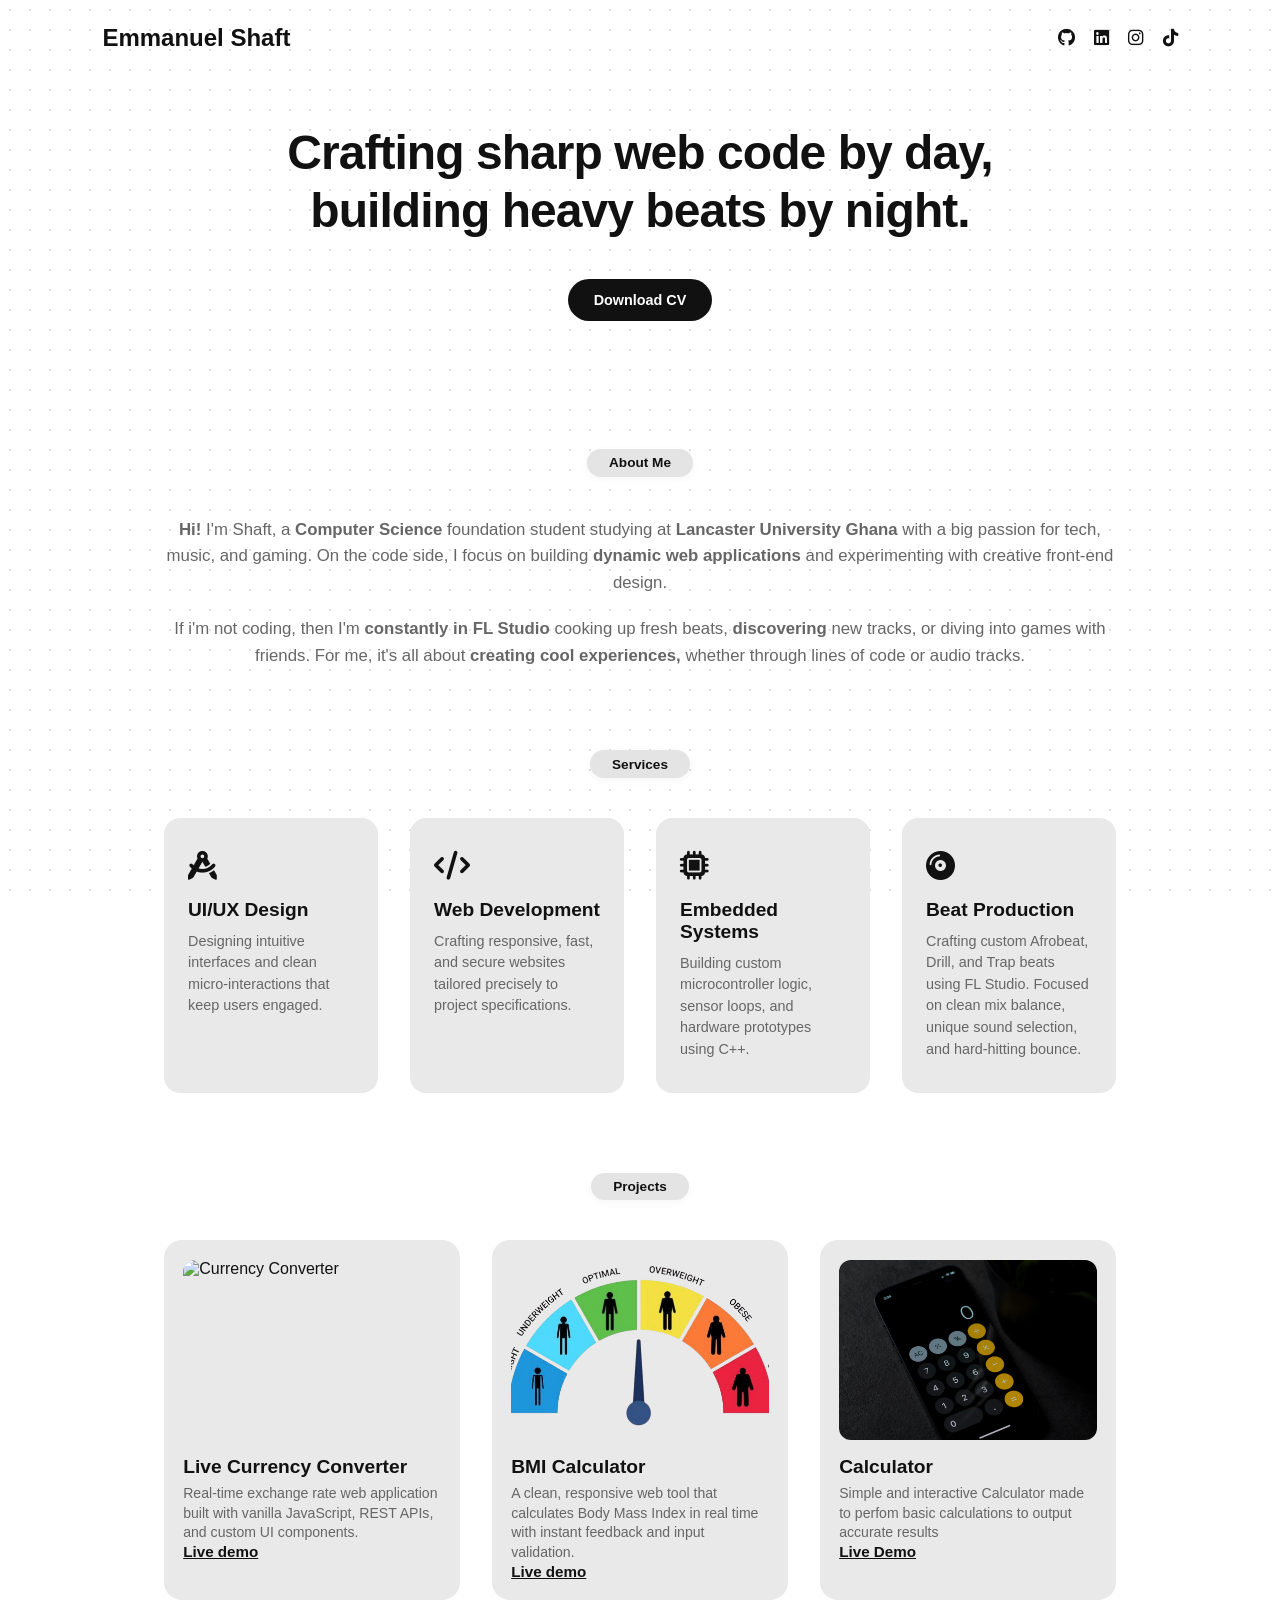
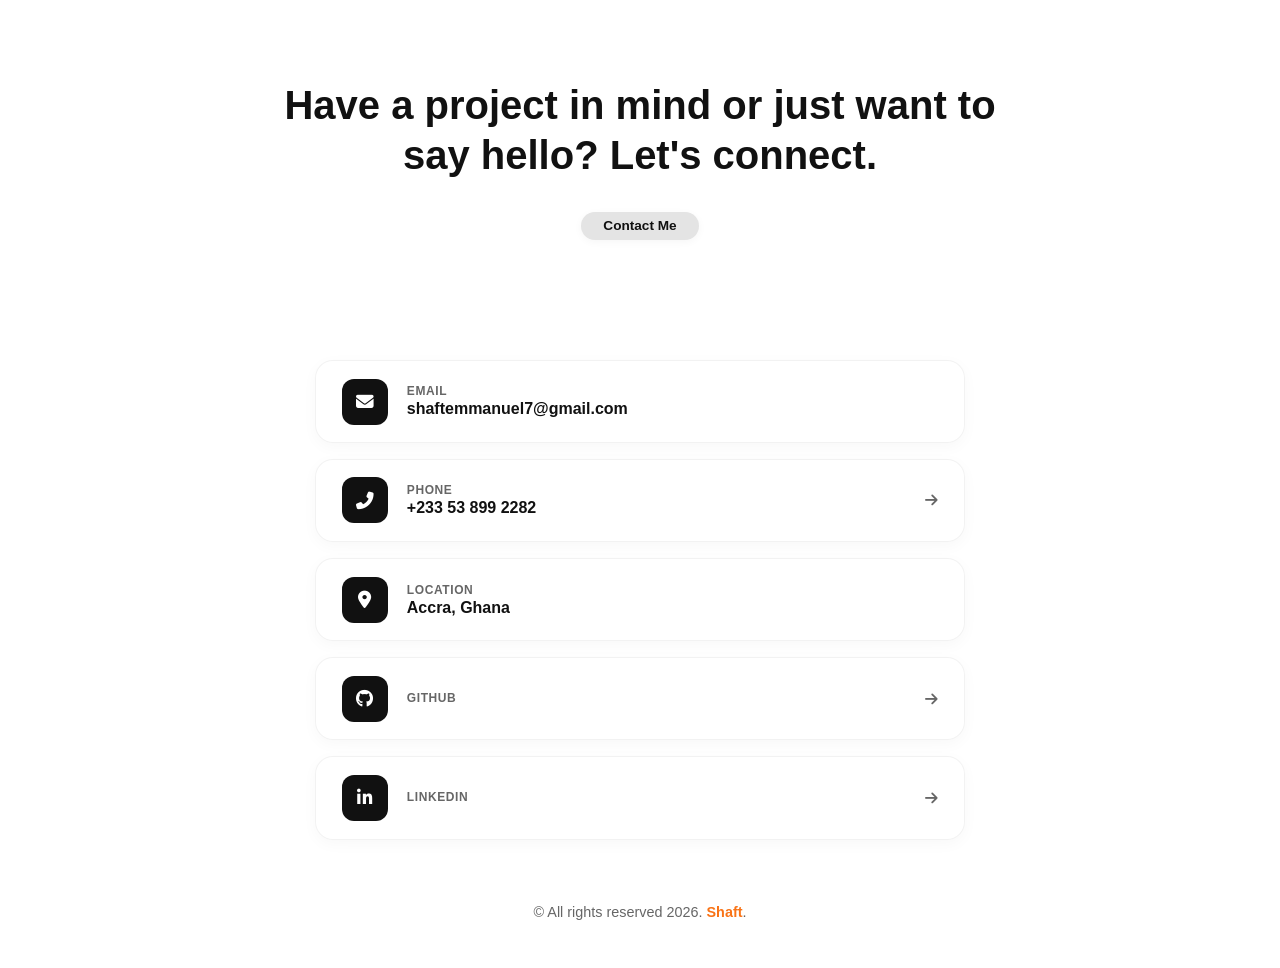
==== index.html @ 487a8a51 "Comment out floating navigation in index.html Commented out the floating navigation section in index" ====
<!DOCTYPE html>
<html lang="en">
<head>
  <meta charset="UTF-8" />
  <meta name="viewport" content="width=device-width, initial-scale=1.0" />
  <title>Shaft | My Portfolio</title>
  <link rel="stylesheet" href="style.css" />
<link rel="icon" href="data:image/svg+xml,<svg xmlns='http://www.w3.org/2000/svg' viewBox='0 0 100 100'><rect width='100' height='100' rx='20' fill='%23111111'/><text x='50%' y='55%' dominant-baseline='central' text-anchor='middle' font-family='-apple-system, BlinkMacSystemFont, Segoe UI, Roboto, sans-serif' font-size='65' font-weight='800' fill='%23ffffff'>S</text></svg>">
  
  <link rel="stylesheet" href="https://cdnjs.cloudflare.com/ajax/libs/font-awesome/6.4.0/css/all.min.css" />
</head>
<body>

  <header class="top-bar">
    <a class="name">Emmanuel Shaft</a>
    <div class="social-links">
      <a href="https://github.com/persnmstry"><i class="fab fa-github"></i></a>
      <a href="https://www.linkedin.com/in/emmanuel-shaft-923b97349/"><i class="fab fa-linkedin"></i></a>
      <a href="https://www.instagram.com/emma.nuelshaft/"><i class="fab fa-instagram"></i></a>
      <a href="https://www.tiktok.com/@persnmystry"><i class="fab fa-tiktok"></i></a>
    </div>
  </header>

  <section class="hero-section" id="hero">


    <h1 class="hero-title">

        Crafting sharp web code by day, 
        <br>
         <span class="highlight-text">building heavy beats by night.</span>
    </h1>

    <div class="hero-actions">
      <a href="myCV.pdf" class="btn btn-black">Download CV </a>
    </div>
  </section>

  <!-- <nav class="floating-nav">
    <a href="#hero" class="nav-item active" data-tooltip="Home"><i class="fas fa-home"></i></a>
    <a href="#about" class="nav-item" data-tooltip="About"><i class="fas fa-user"></i></a>
    <a href="#services" class="nav-item" data-tooltip="Services"><i class="fas fa-cog"></i></a>
    <a href="#projects" class="nav-item" data-tooltip="Projects"><i class="fas fa-desktop"></i></a>
    <a href="#contact" class="nav-item" data-tooltip="Contact"><i class="fas fa-envelope"></i></a>
  </nav> -->




  <section class="section about-section " id="about">
    <div class="section-tag-pill">About Me</div>
    <div class="about-grid">
      <div class="about-content">
        <p>
          <strong>Hi!</strong> I'm Shaft, a <strong>Computer Science </strong> foundation student studying at <strong>Lancaster University Ghana</strong> with a big passion for tech, music, and gaming. On the code side, I focus on building <strong>dynamic web applications</strong> and experimenting with creative front-end design. 
        </p>
        <p>
        If i'm not coding, then I'm <strong>constantly in FL Studio </strong>cooking up fresh beats, <strong>discovering</strong> new tracks, or diving into games with friends. For me, it's all about <strong>creating cool experiences,</strong> whether through lines of code or audio tracks.
        </p>
      </div>
    </div>
  </section>

  <section class="section services-section " id="services">
    
    <div class="section-tag-pill">Services</div>

    <div class="services-grid">
      <div class="service-card">
        <div class="service-icon"><i class="fas fa-drafting-compass"></i></div>
        <h3>UI/UX Design</h3>
        <p>Designing intuitive interfaces and clean micro-interactions that keep users engaged.</p>
      </div>

      <div class="service-card">
        <div class="service-icon"><i class="fas fa-code"></i></div>
        <h3>Web Development</h3>
        <p>Crafting responsive, fast, and secure websites tailored precisely to project specifications.</p>
      </div>

      <div class="service-card">
        <div class="service-icon"><i class="fas fa-microchip"></i></div>
        <h3>Embedded Systems</h3>
        <p>Building custom microcontroller logic, sensor loops, and hardware prototypes using C++.</p>
      </div>

      <div class="service-card">
        <div class="service-icon"><i class="fas fa-compact-disc"></i></div>
        <h3>Beat Production</h3>
        <p>Crafting custom Afrobeat, Drill, and Trap beats using FL Studio. Focused on clean mix balance, unique sound selection, and hard-hitting bounce.</p>
      </div>
    </div>
  </section>

  <section class="section projects-section " id="projects">
    <div class="section-tag-pill">Projects</div>

    <div class="projects-grid">
      
      <div class="project-card tilt-card">
        <div class="project-img-wrapper">
          <img src="https://images.unsplash.com/photo-1611974789855-9c2a0a7236a3?w=800&auto=format&fit=crop&q=80" alt="Currency Converter" />
        </div>
        <h3>Live Currency Converter</h3>
        <p>Real-time exchange rate web application built with vanilla JavaScript, REST APIs, and custom UI components.</p>
        <a href="Currency.html" class="live">Live demo</a>
      </div>

      <div class="project-card tilt-card">
        <div class="project-img-wrapper">
          <img src="images-removebg-preview.png" alt="BMI Calc" />
        </div>
        <h3>BMI Calculator</h3>
        <p>A clean, responsive web tool that calculates Body Mass Index in real time with instant feedback and input validation.</p>
        <a href="BMI_calc.html" class="live">Live demo</a>
      </div>

      <div class="project-card tilt-card">
        <div class="project-img-wrapper">
          <img src="image.jpg" alt="Calculator" />
        </div>
        <h3>Calculator</h3>
        <p>Simple and interactive Calculator made to perfom basic calculations to output accurate results</p>
        <a href="Calculator.html" class="live">Live Demo</a>
      </div>

    </div>
  </section>

  <section class="section contact-section " id="contact">
    <h2 class="contact-title">Have a project in mind or just want to say hello? Let's connect.</h2>
    <p class="section-tag-pill">Contact Me</p>
  </section>


    <div class="contact-list-container">
    
    <a class="contact-card">
      <div class="contact-icon"><i class="fas fa-envelope"></i></div>
            <div class="contact-details">
             <span class="contact-label">Email</span>
             <span class="contact-value">shaftemmanuel7@gmail.com</span>
            </div>
     
    </a>
    <a href="tel:+233538992282" class="contact-card">
      <div class="contact-icon"><i class="fas fa-phone-alt"></i></div>
      <div class="contact-details">
        <span class="contact-label">Phone</span>
        <span class="contact-value">+233 53 899 2282</span>
      </div>
      <i class="fas fa-arrow-right contact-arrow"></i>
    </a>

    <div class="contact-card">
      <div class="contact-icon"><i class="fas fa-map-marker-alt"></i></div>
      <div class="contact-details">
        <span class="contact-label">Location</span>
        <span class="contact-value">Accra, Ghana</span>
      </div>
    </div>

    <a href="https://github.com/persnmstry" target="_blank" class="contact-card">
      <div class="contact-icon"><i class="fab fa-github"></i></div>
      <div class="contact-details">
        <span class="contact-label">GitHub</span>
        
      </div>
      <i class="fas fa-arrow-right contact-arrow"></i>
    </a>

    <a href="https://www.linkedin.com/in/emmanuel-shaft-923b97349/" target="_blank" class="contact-card">
      <div class="contact-icon"><i class="fab fa-linkedin-in"></i></div>
      <div class="contact-details">
        <span class="contact-label">LinkedIn</span>
      </div>
      <i class="fas fa-arrow-right contact-arrow"></i>
    </a>

  </div>

  <script src="currency.js"></script>
  <script src="bmi.js"></script>

  <footer class="footer">
    <p>© All rights reserved 2026. <span class="highlight-orange">Shaft</span>.</p>
  </footer>

</body>
</html>
---- style.css ----
:root {
  --bg-color: #eee1c9;
  --card-bg: #e9e9e9;
  --text-main: #111111;
  --text-muted: #666666;
  --accent-orange: #f97316;
  --font-family: -apple-system, BlinkMacSystemFont, "Segoe UI", Roboto, Helvetica, Arial, sans-serif;
}

* {
  margin: 0;
  padding: 0;
  box-sizing: border-box;
  font-family: var(--font-family);
  scroll-behavior: smooth;
}

body {
  color: var(--text-main);
  padding-bottom: 3rem;
  background-image: radial-gradient(#e2e0dd 1.5px, transparent 1px);
  background-size: 20px 20px;
  background-attachment: fixed;
}

.top-bar {
  display: flex;
  justify-content: space-between;
  align-items: center;
  padding: 1.5rem 8%;
}

.name{
  color: var(--text-main);
  text-decoration: none;
  font-weight: 600;
  font-size: 1.5rem;
}
.live{
  color: var(--text-main);
  text-decoration: none;
  font-weight: 600;
  font-size: 0.95rem;
  text-decoration: underline;
}
.social-links {
  display: flex;
  gap: 1.2rem;
}

.social-links a {
  color: var(--text-main);
  font-size: 1.1rem;
  transition: transform 0.2s;
}

.social-links a:hover {
  transform: translateY(-2px);
}


.hero-section {
  text-align: center;
  padding: 3rem 1rem;
  display: flex;
  flex-direction: column;
  align-items: center;
}

.hero-title {
  font-size: 3rem;
  font-weight: 800;
  line-height: 1.2;
  letter-spacing: -0.02em;
  margin-bottom: 2rem;
}

.hero-actions {
  margin-top: 0.5rem;
}

.btn {
  display: inline-flex;
  align-items: center;
  gap: 8px;
  padding: 0.8rem 1.6rem;
  border-radius: 30px;
  text-decoration: none;
  font-weight: 600;
  font-size: 0.9rem;
  transition: all 0.25s ease;
  cursor: pointer;
  border: none;
}

.btn-black {
  background: #111111;
  color: #ffffff;
}

.btn-black:hover {
  background: #333333;
  transform: translateY(-2px);
}

.floating-nav {
  position: fixed;
  bottom: 2rem;
  left: 50%;
  transform: translateX(-50%);
  background: rgba(255, 255, 255, 0.85);
  backdrop-filter: blur(2px);
  padding: 0.5rem 0.8rem;
  border-radius: 40px;
  display: flex;
  gap: 0.5rem;
  box-shadow: 0 10px 30px rgba(0,0,0,0.12);
  z-index: 1000;
}

.nav-item {
  width: 42px;
  height: 42px;
  border-radius: 50%;
  display: flex;
  align-items: center;
  justify-content: center;
  color: #111111;
  text-decoration: none;
  font-size: 1rem;
  transition: all 0.25s ease;
}

.nav-item.active, .nav-item:hover {
  background: #111111;
  color: #ffffff;
}


.section {
  max-width: 1000px;
  margin: 5rem auto;
  padding: 0 1.5rem;
  text-align: center;
}

.section-tag-pill {
  display: inline-block;
  background: #e4e4e4;
  padding: 0.4rem 1.4rem;
  border-radius: 20px;
  font-size: 0.85rem;
  font-weight: 700;
  margin-bottom: 2.5rem;
  box-shadow: 0 2px 8px rgba(0,0,0,0.04);
}

.contact-list-container {
  max-width: 650px;
  margin: 2.5rem auto 0;
  display: flex;
  flex-direction: column;
  gap: 1rem;
}

.contact-card {
  display: flex;
  align-items: center;
  background: rgba(255, 255, 255, 0.75);
  backdrop-filter: blur(10px);
  padding: 1.1rem 1.6rem;
  border-radius: 18px;
  text-decoration: none;
  color: var(--text-main);
  border: 1px solid rgba(0, 0, 0, 0.05);
  box-shadow: 0 4px 15px rgba(0, 0, 0, 0.03);
  transition: all 0.25s cubic-bezier(0.4, 0, 0.2, 1);
}

.contact-card:hover {
  transform: translateY(-3px);
  background: #ffffff;
  box-shadow: 0 10px 25px rgba(0, 0, 0, 0.08);
  border-color: rgba(0, 0, 0, 0.1);
}

.contact-icon {
  width: 46px;
  height: 46px;
  background: #111111;
  color: #ffffff;
  border-radius: 12px;
  display: flex;
  align-items: center;
  justify-content: center;
  font-size: 1.1rem;
  margin-right: 1.2rem;
  flex-shrink: 0;
}

.contact-details {
  display: flex;
  flex-direction: column;
  text-align: left;
  flex: 1;
}

.contact-label {
  font-size: 0.75rem;
  font-weight: 700;
  color: var(--text-muted);
  text-transform: uppercase;
  letter-spacing: 0.05em;
  margin-bottom: 2px;
}

.contact-value {
  font-size: 1rem;
  font-weight: 600;
  color: #111111;
}

.contact-arrow {
  font-size: 0.9rem;
  color: var(--text-muted);
  transition: transform 0.25s ease, color 0.25s ease;
}

.contact-card:hover .contact-arrow {
  transform: translateX(5px);
  color: #111111;
}

.about-content p {
  font-size: 1.05rem;
  line-height: 1.6;
  color: var(--text-muted);
  margin-bottom: 1.2rem;
}

.services-grid {
  display: grid;
  grid-template-columns: repeat(auto-fit, minmax(200px, 1fr));
  gap: 2rem;
  text-align: left;
}

.service-card {
  background: var(--card-bg);
  padding: 2rem 1.5rem;
  border-radius: 16px;
  transition: transform 0.25s ease;
}

.service-card:hover {
  transform: translateY(-5px);
}

.service-icon {
  font-size: 1.8rem;
  margin-bottom: 1rem;
}

.service-card h3 {
  font-size: 1.2rem;
  margin-bottom: 0.6rem;
}

.service-card p {
  font-size: 0.9rem;
  color: var(--text-muted);
  line-height: 1.5;
}

.projects-grid {
  display: grid;
  grid-template-columns: repeat(auto-fit, minmax(280px, 1fr));
  gap: 2rem;
  text-align: left;
}

.project-card {
  background: var(--card-bg);
  padding: 1.2rem;
  border-radius: 18px;
  cursor: pointer;
  transition: transform 0.3s ease, box-shadow 0.3s ease;
}

.project-card:hover {
  transform: translateY(-6px);
  box-shadow: 0 15px 30px rgba(0,0,0,0.1);
}

.project-img-wrapper {
  height: 180px;
  border-radius: 12px;
  overflow: hidden;
  margin-bottom: 1rem;
}

.project-img-wrapper img {
  width: 100%;
  height: 100%;
  object-fit: cover;
}

.project-card h3 {
  font-size: 1.2rem;
  margin-bottom: 0.4rem;
}

.project-card p {
  font-size: 0.88rem;
  color: var(--text-muted);
  line-height: 1.4;
}

.contact-title {
  font-size: 2.5rem;
  font-weight: 800;
  max-width: 750px;
  margin: 0 auto 2rem;
  line-height: 1.25;
}

.footer {
  text-align: center;
  margin-top: 4rem;
  font-size: 0.9rem;
  color: var(--text-muted);
}

.highlight-orange {
  color: var(--accent-orange);
  font-weight: 700;
}

@media (max-width: 768px) {
  .hero-title { font-size: 2.2rem; }
  .about-grid { grid-template-columns: 1fr; }
  .contact-title { font-size: 1.8rem; }
}
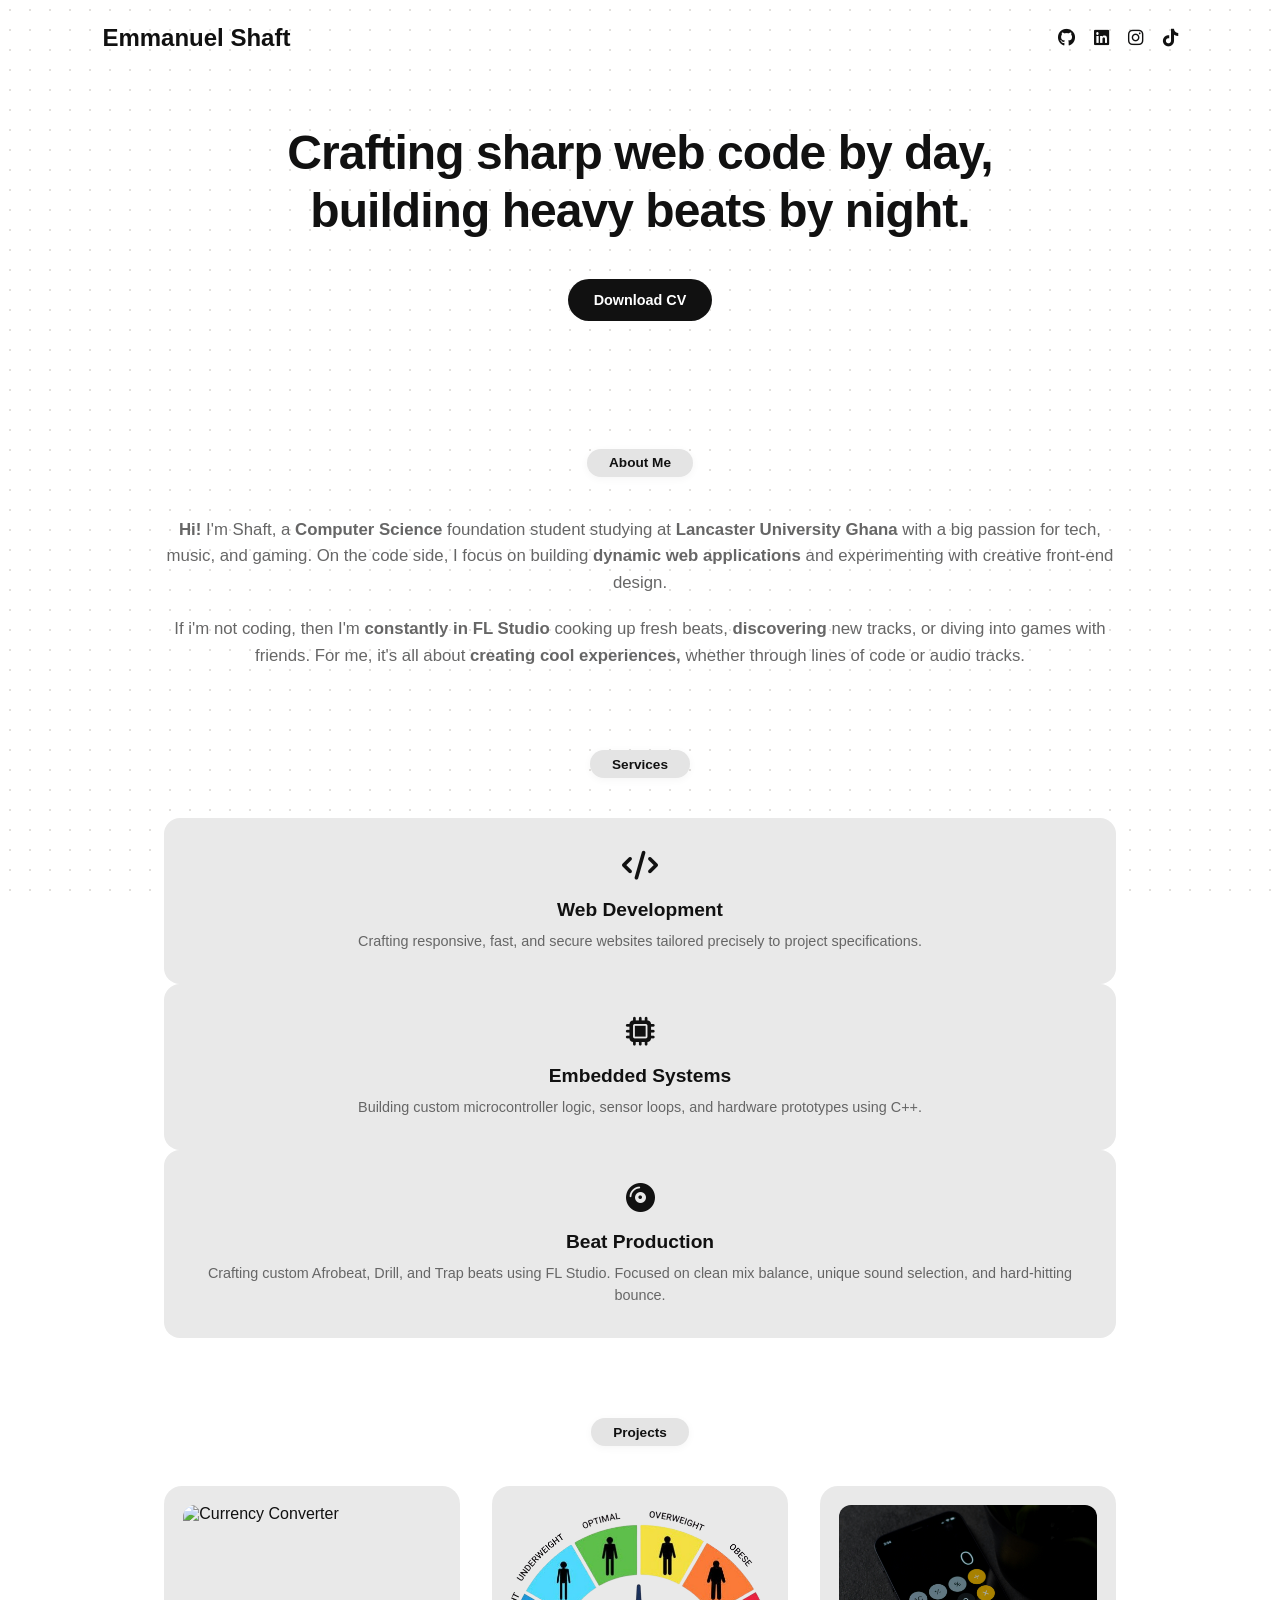
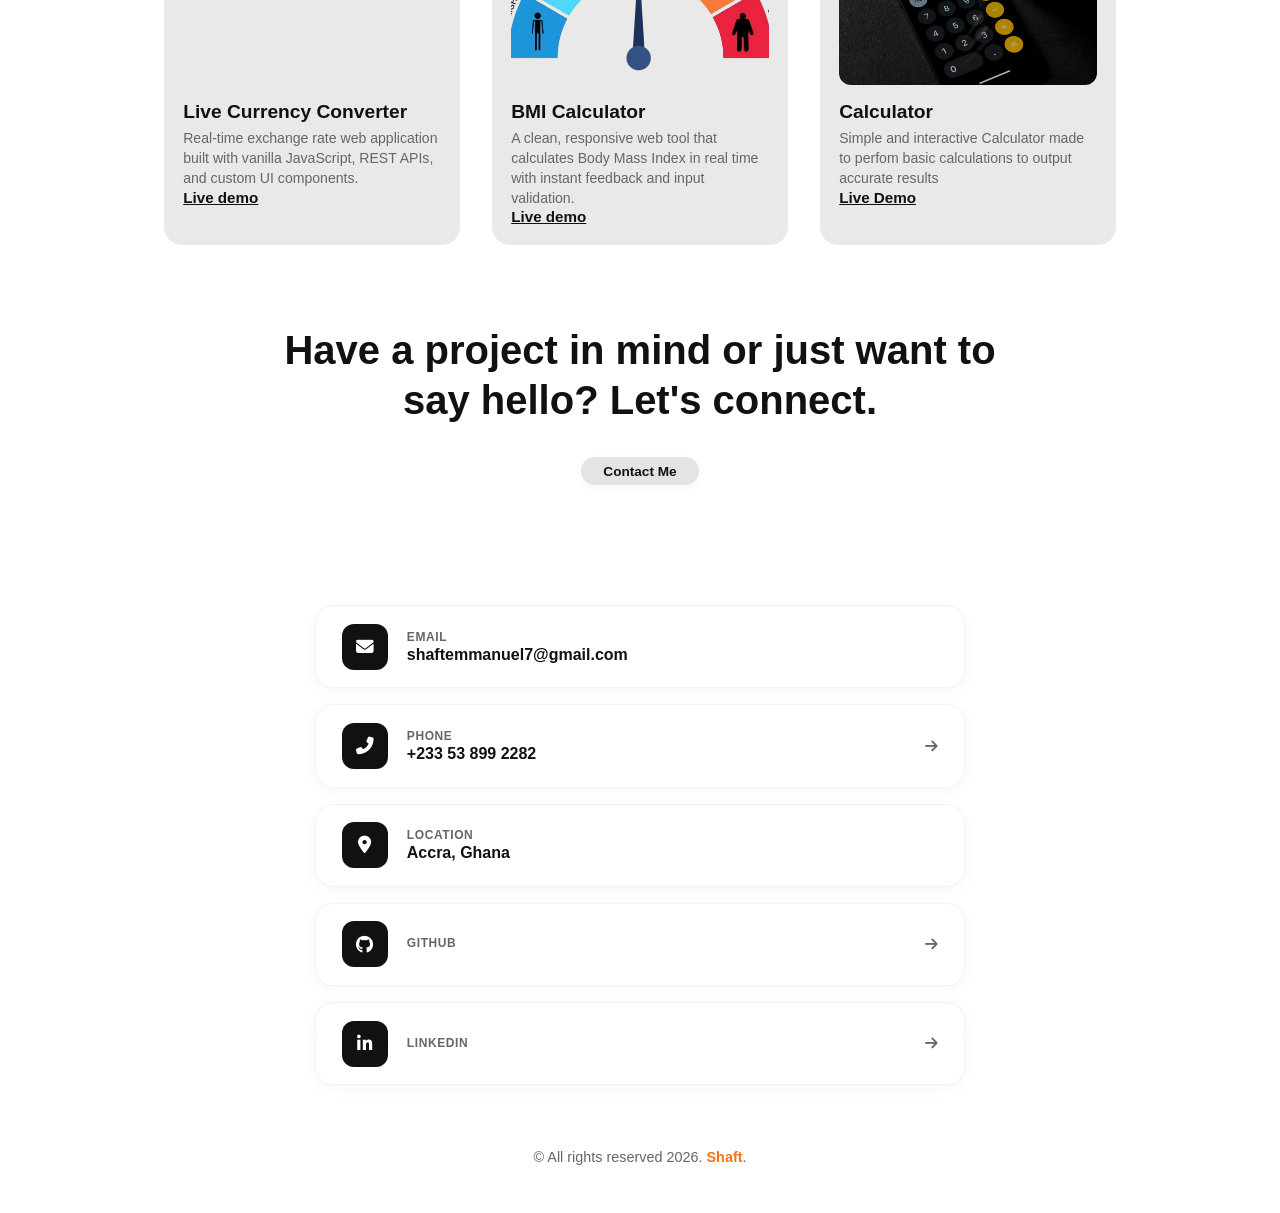
==== commit ec23a809: "Comment out services grid section Commented out the services grid section in index.html." ====
--- a/index.html
+++ b/index.html
@@ -65,12 +65,12 @@
     
     <div class="section-tag-pill">Services</div>
 
-    <div class="services-grid">
+    <!-- <div class="services-grid">
       <div class="service-card">
         <div class="service-icon"><i class="fas fa-drafting-compass"></i></div>
         <h3>UI/UX Design</h3>
         <p>Designing intuitive interfaces and clean micro-interactions that keep users engaged.</p>
-      </div>
+      </div> -->
 
       <div class="service-card">
         <div class="service-icon"><i class="fas fa-code"></i></div>
--- a/style.css
+++ b/style.css
@@ -103,40 +103,6 @@
   transform: translateY(-2px);
 }
 
-.floating-nav {
-  position: fixed;
-  bottom: 2rem;
-  left: 50%;
-  transform: translateX(-50%);
-  background: rgba(255, 255, 255, 0.85);
-  backdrop-filter: blur(2px);
-  padding: 0.5rem 0.8rem;
-  border-radius: 40px;
-  display: flex;
-  gap: 0.5rem;
-  box-shadow: 0 10px 30px rgba(0,0,0,0.12);
-  z-index: 1000;
-}
-
-.nav-item {
-  width: 42px;
-  height: 42px;
-  border-radius: 50%;
-  display: flex;
-  align-items: center;
-  justify-content: center;
-  color: #111111;
-  text-decoration: none;
-  font-size: 1rem;
-  transition: all 0.25s ease;
-}
-
-.nav-item.active, .nav-item:hover {
-  background: #111111;
-  color: #ffffff;
-}
-
-
 .section {
   max-width: 1000px;
   margin: 5rem auto;
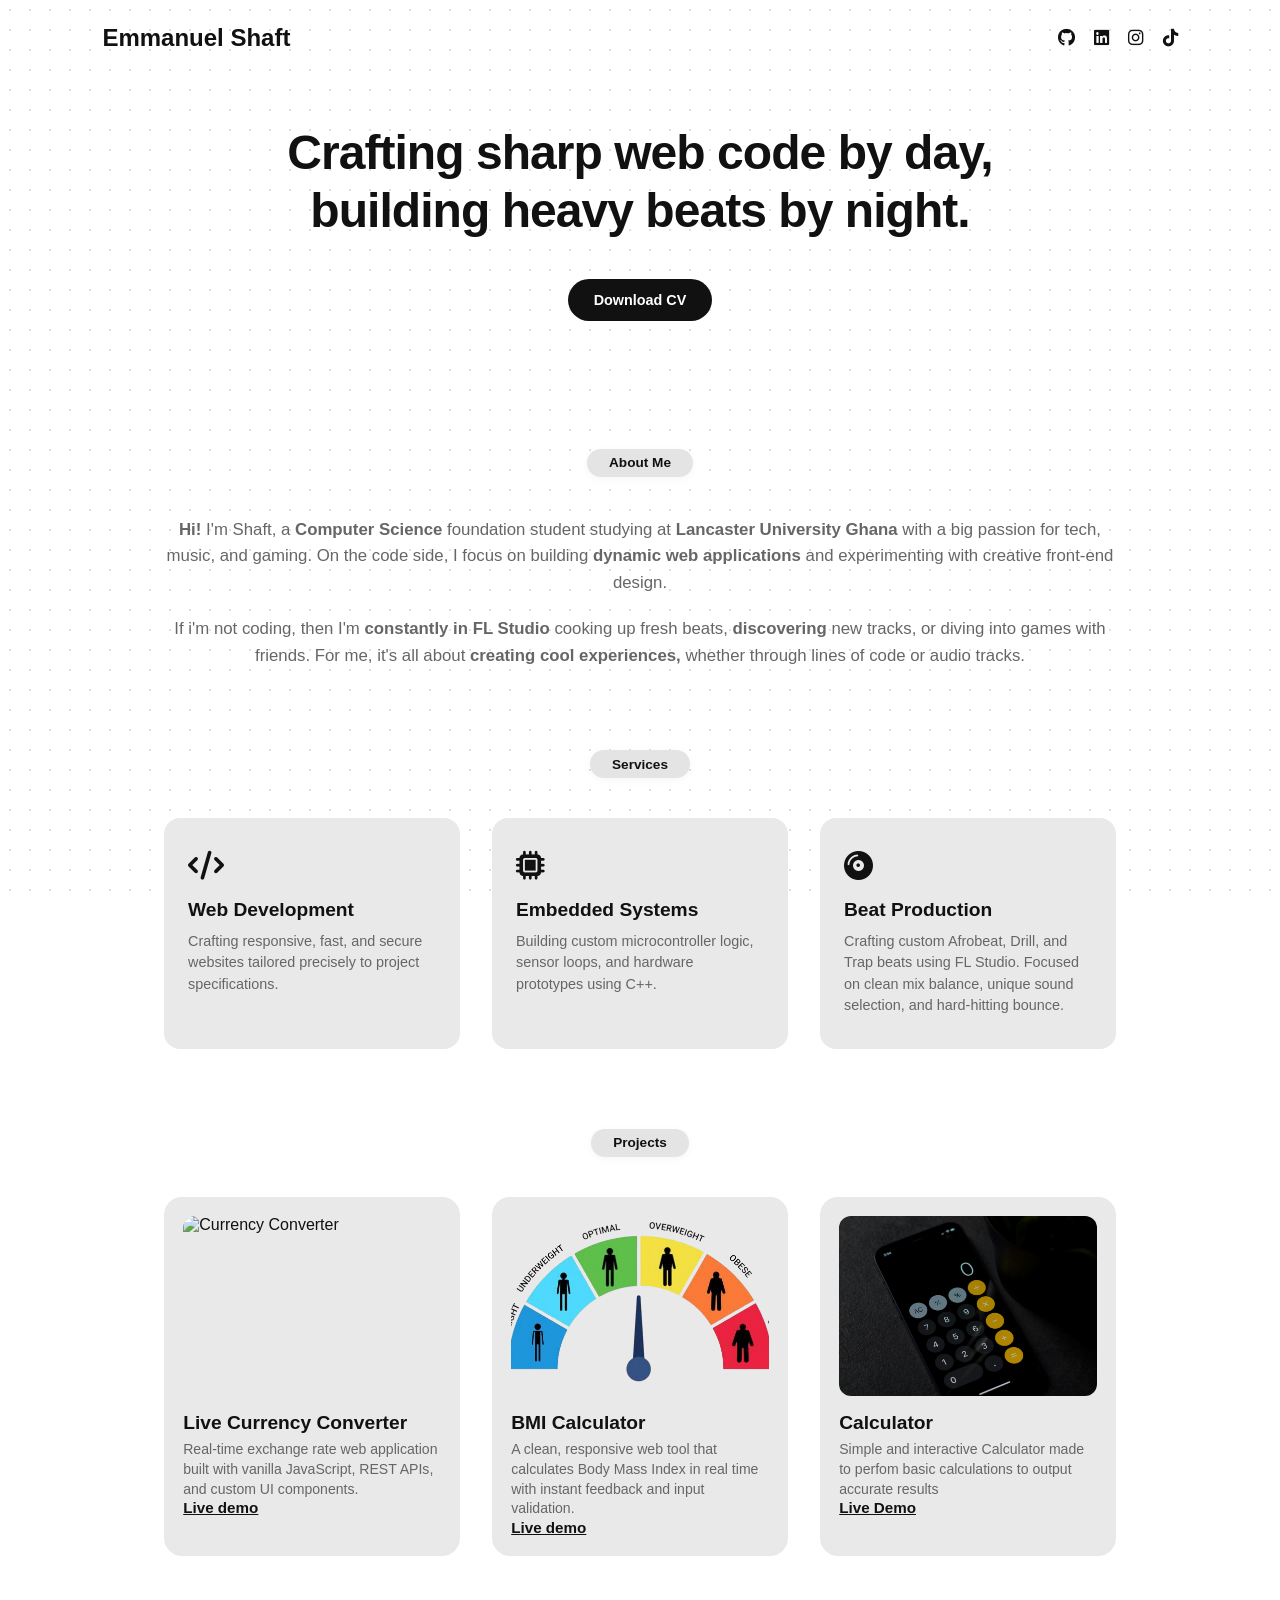
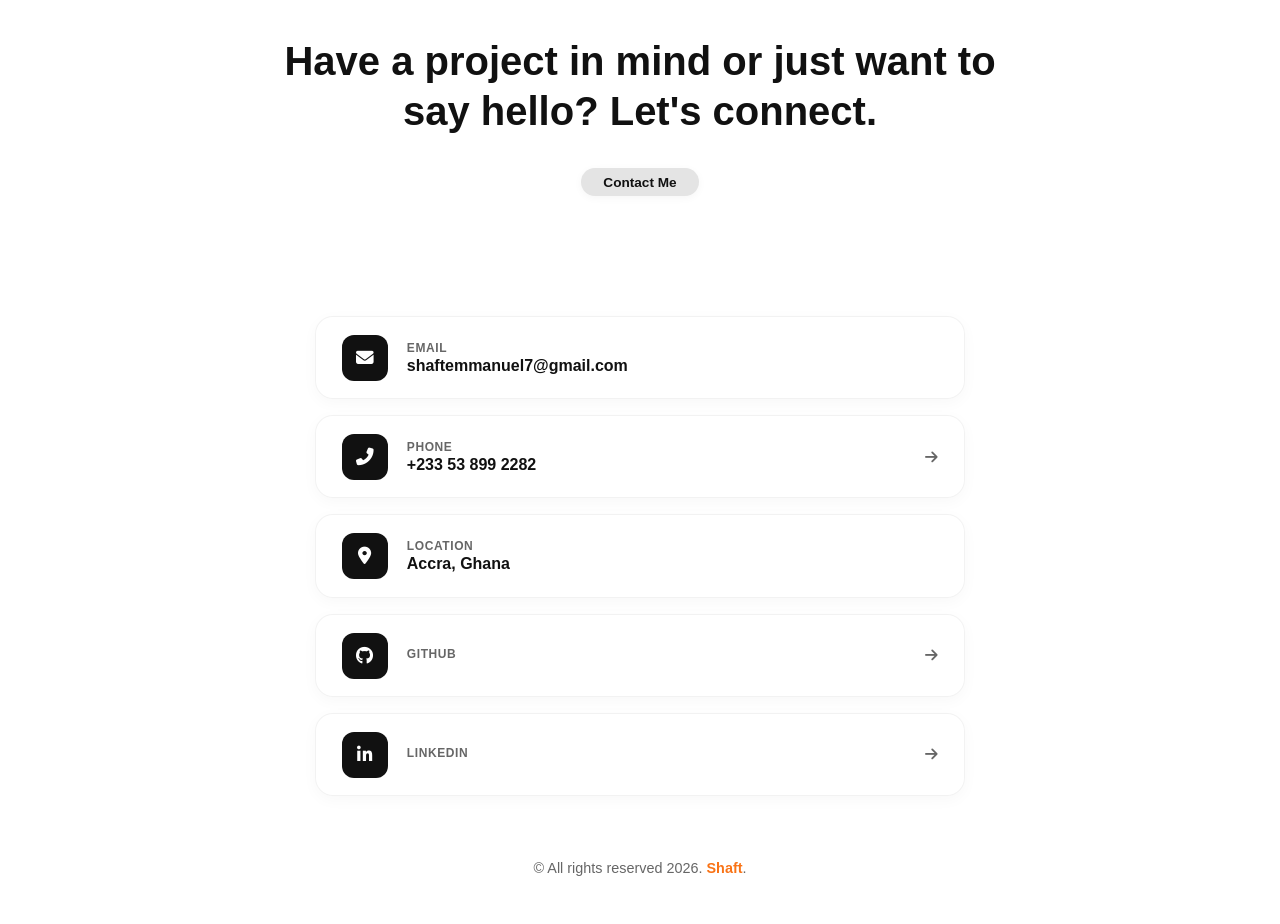
==== commit 26b3e159: "Update services section with active grid layout Replaced commented-out services grid with active gri" ====
--- a/index.html
+++ b/index.html
@@ -65,8 +65,8 @@
     
     <div class="section-tag-pill">Services</div>
 
-    <!-- <div class="services-grid">
-      <div class="service-card">
+    <div class="services-grid">
+      <!-- <div class="service-card">
         <div class="service-icon"><i class="fas fa-drafting-compass"></i></div>
         <h3>UI/UX Design</h3>
         <p>Designing intuitive interfaces and clean micro-interactions that keep users engaged.</p>
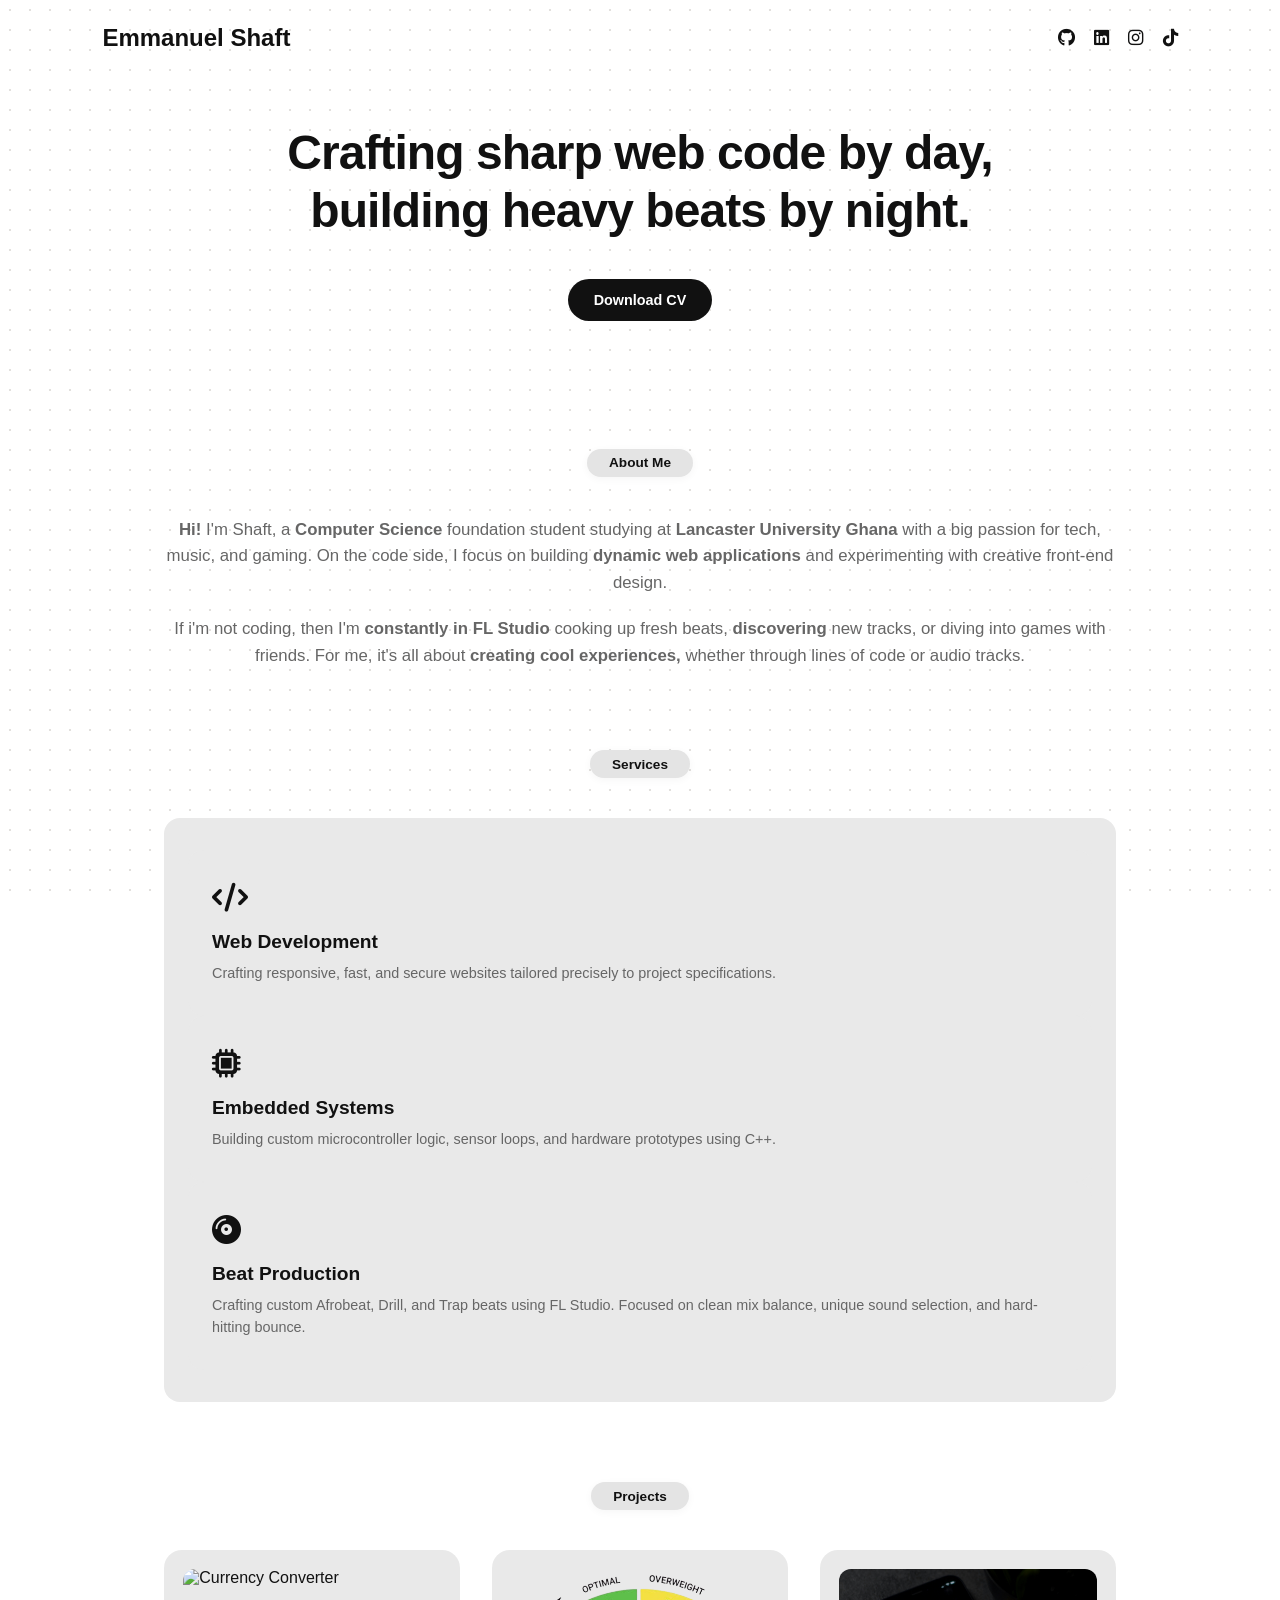
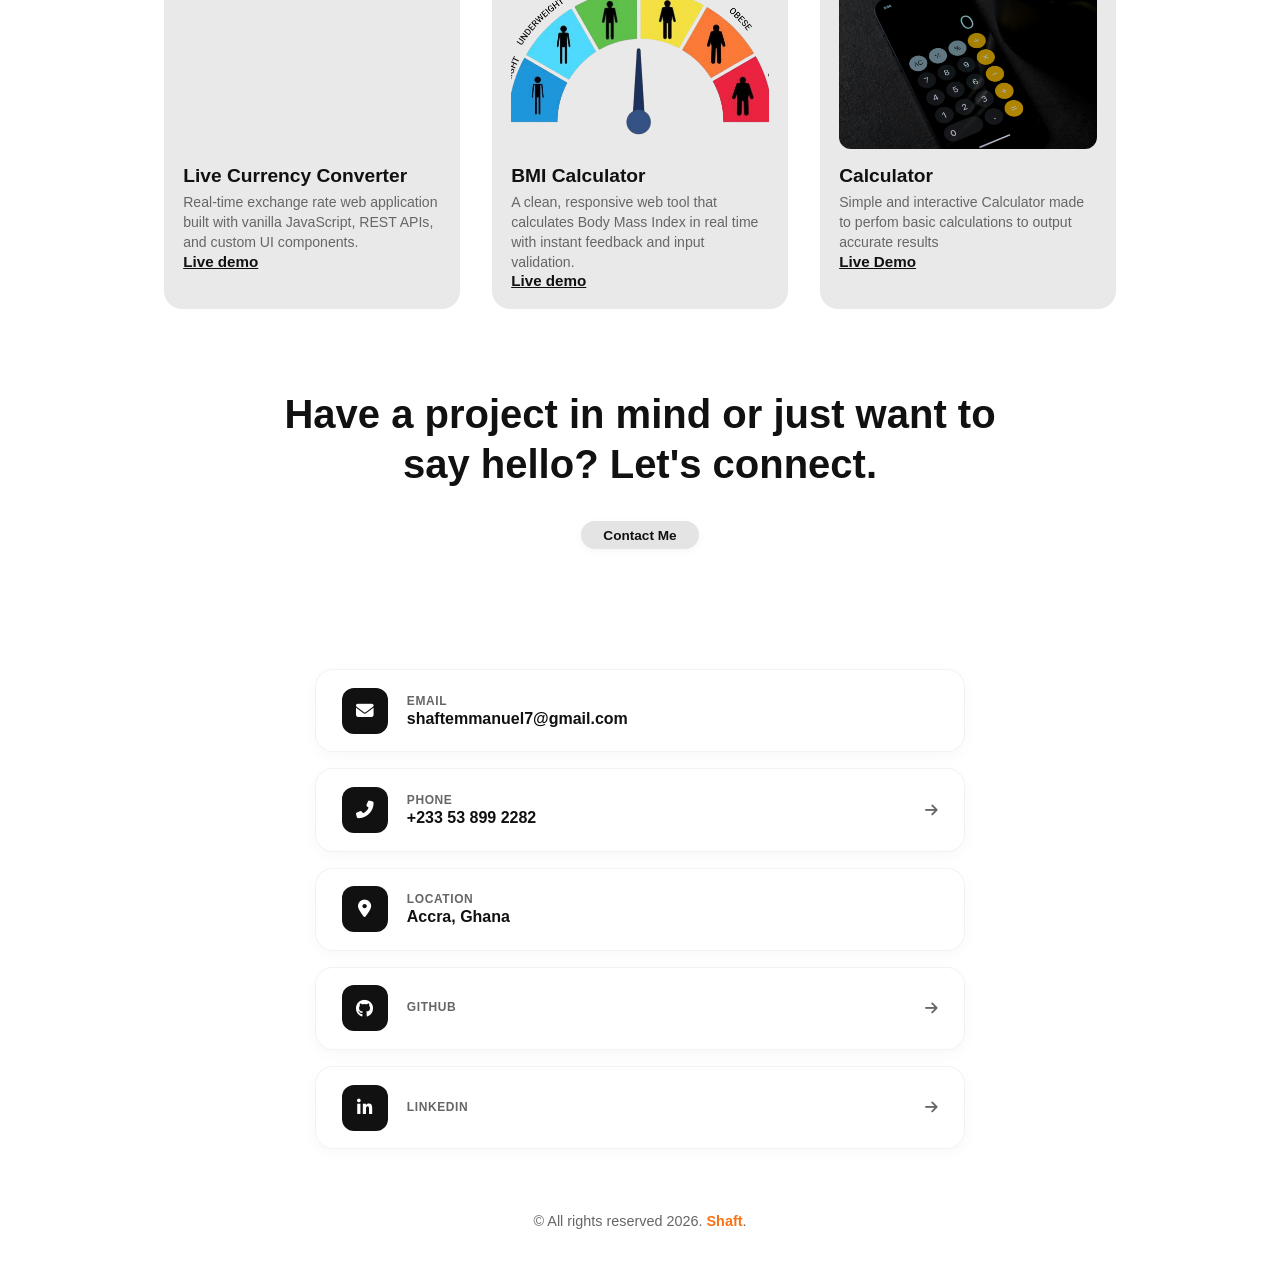
==== commit 51af879b: "Remove commented service card for UI/UX Design Removed commented-out service card for UI/UX Design." ====
--- a/index.html
+++ b/index.html
@@ -66,8 +66,8 @@
     <div class="section-tag-pill">Services</div>
 
     <div class="services-grid">
-      <!-- <div class="service-card">
-        <div class="service-icon"><i class="fas fa-drafting-compass"></i></div>
+      <div class="service-card">
+       <!--  <div class="service-icon"><i class="fas fa-drafting-compass"></i></div>
         <h3>UI/UX Design</h3>
         <p>Designing intuitive interfaces and clean micro-interactions that keep users engaged.</p>
       </div> -->
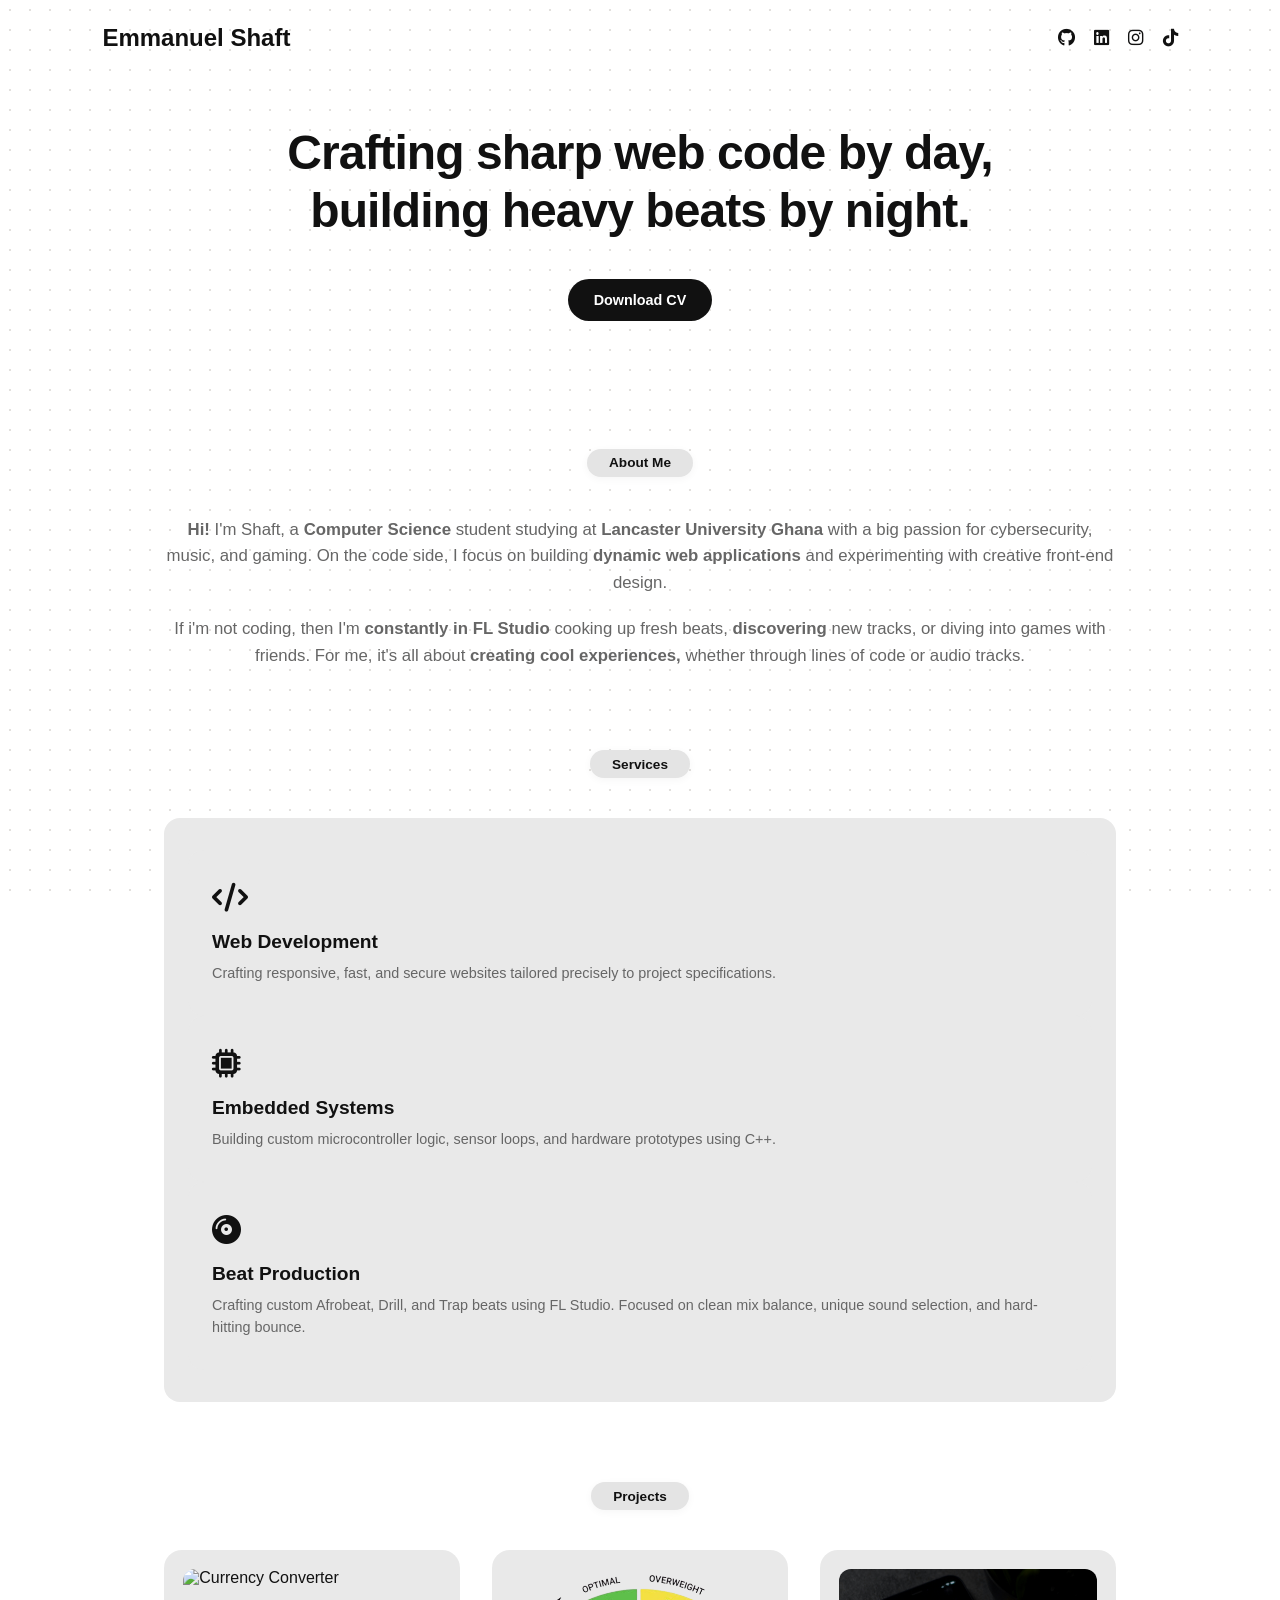
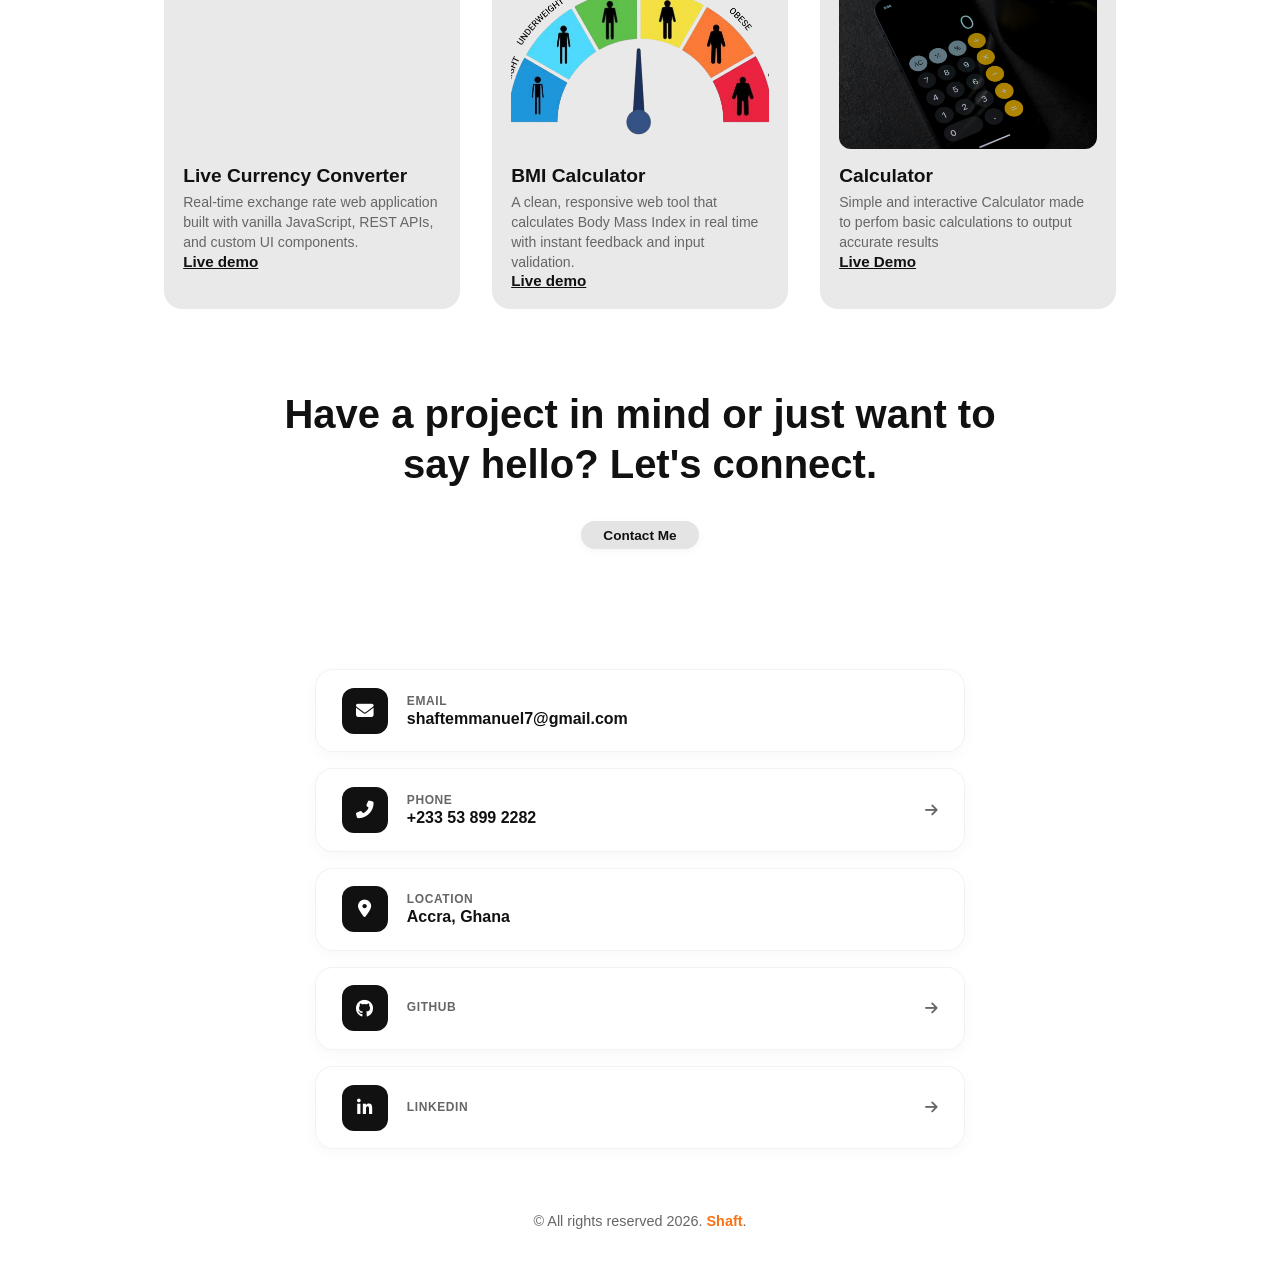
==== commit ab6f2ae9: "Revise about section in index.html Updated personal introduction and interests." ====
--- a/index.html
+++ b/index.html
@@ -52,7 +52,7 @@
     <div class="about-grid">
       <div class="about-content">
         <p>
-          <strong>Hi!</strong> I'm Shaft, a <strong>Computer Science </strong> foundation student studying at <strong>Lancaster University Ghana</strong> with a big passion for tech, music, and gaming. On the code side, I focus on building <strong>dynamic web applications</strong> and experimenting with creative front-end design. 
+          <strong>Hi!</strong> I'm Shaft, a <strong>Computer Science </strong> student studying at <strong>Lancaster University Ghana</strong> with a big passion for cybersecurity, music, and gaming. On the code side, I focus on building <strong>dynamic web applications</strong> and experimenting with creative front-end design. 
         </p>
         <p>
         If i'm not coding, then I'm <strong>constantly in FL Studio </strong>cooking up fresh beats, <strong>discovering</strong> new tracks, or diving into games with friends. For me, it's all about <strong>creating cool experiences,</strong> whether through lines of code or audio tracks.
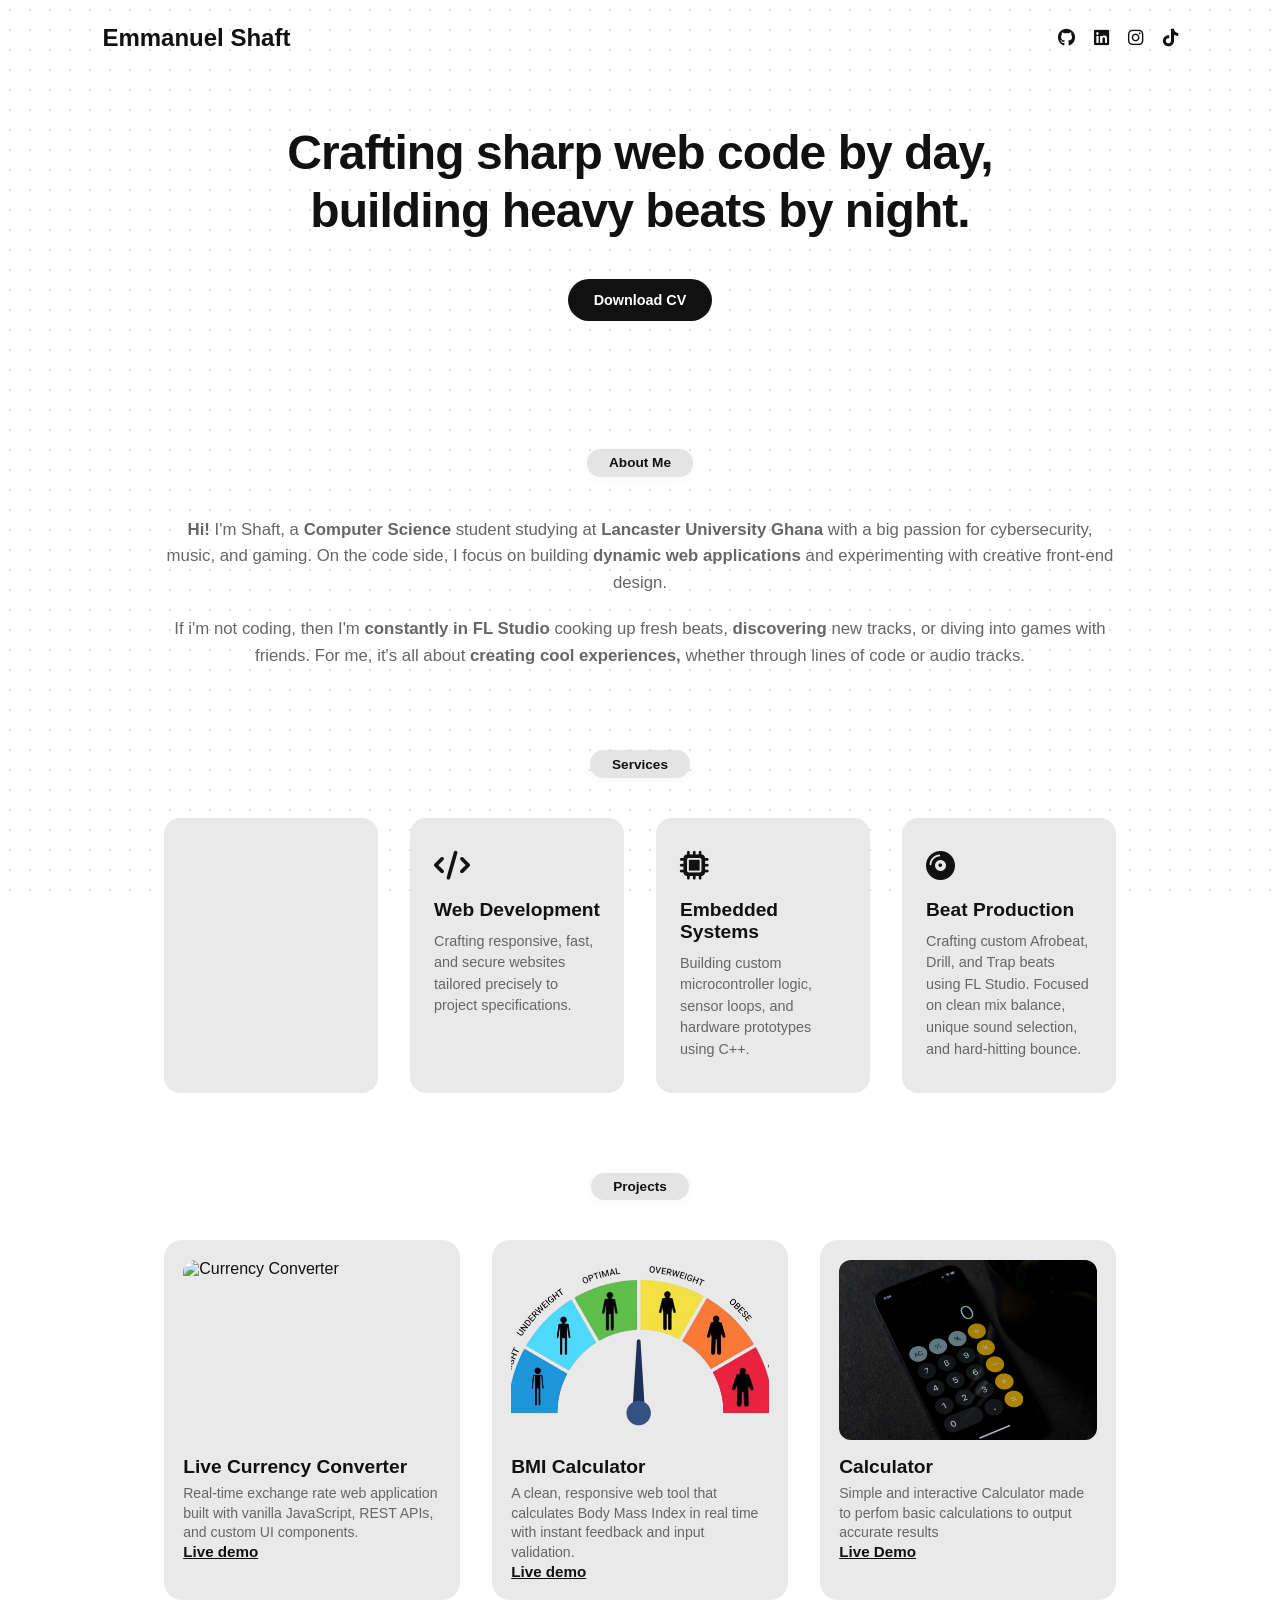
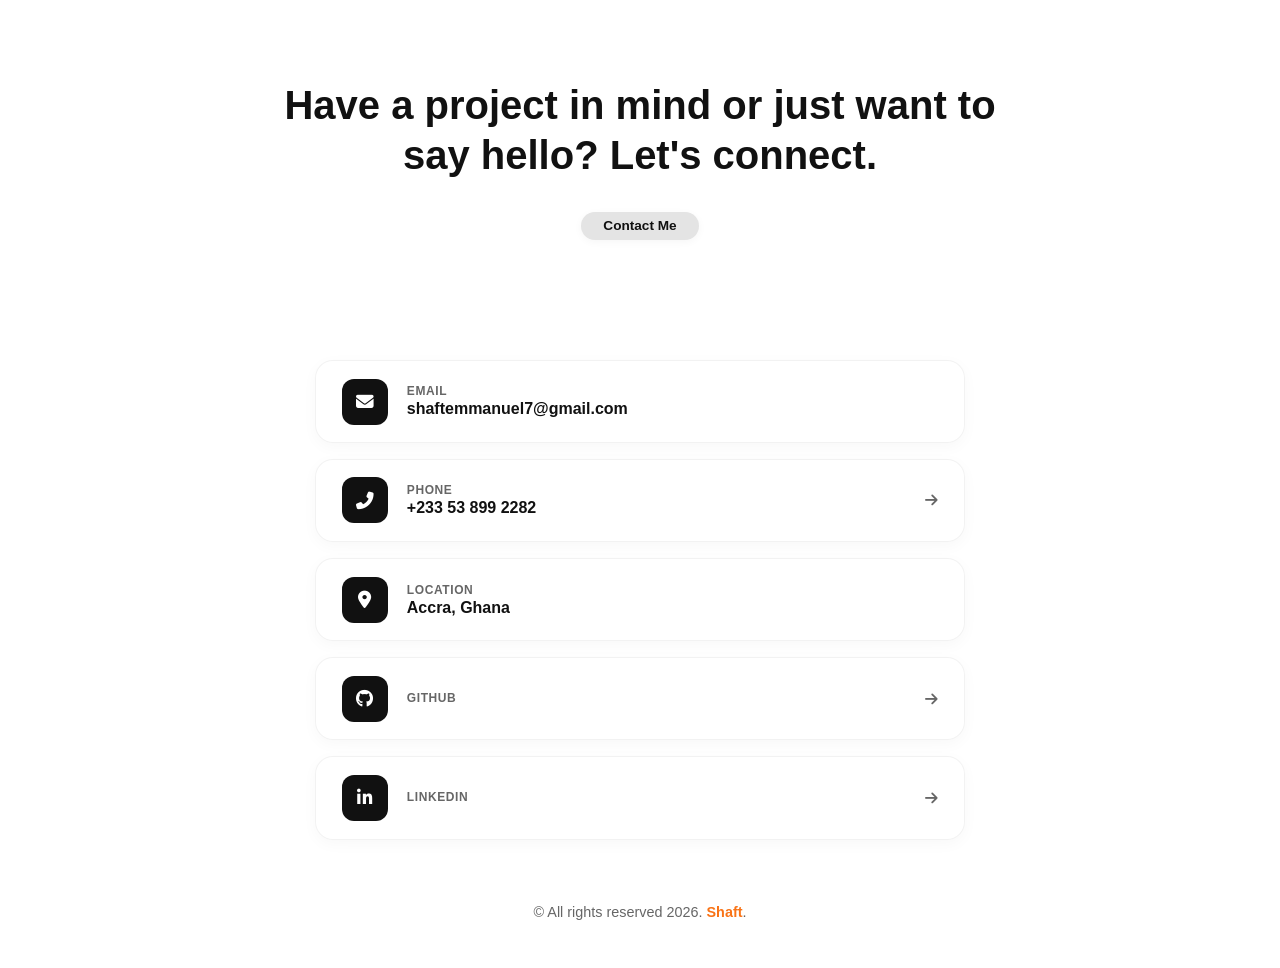
==== commit 46d8b642: "Uncomment UI/UX Design service description Uncommented the UI/UX Design service description in index" ====
--- a/index.html
+++ b/index.html
@@ -69,8 +69,8 @@
       <div class="service-card">
        <!--  <div class="service-icon"><i class="fas fa-drafting-compass"></i></div>
         <h3>UI/UX Design</h3>
-        <p>Designing intuitive interfaces and clean micro-interactions that keep users engaged.</p>
-      </div> -->
+        <p>Designing intuitive interfaces and clean micro-interactions that keep users engaged.</p> -->
+      </div>
 
       <div class="service-card">
         <div class="service-icon"><i class="fas fa-code"></i></div>
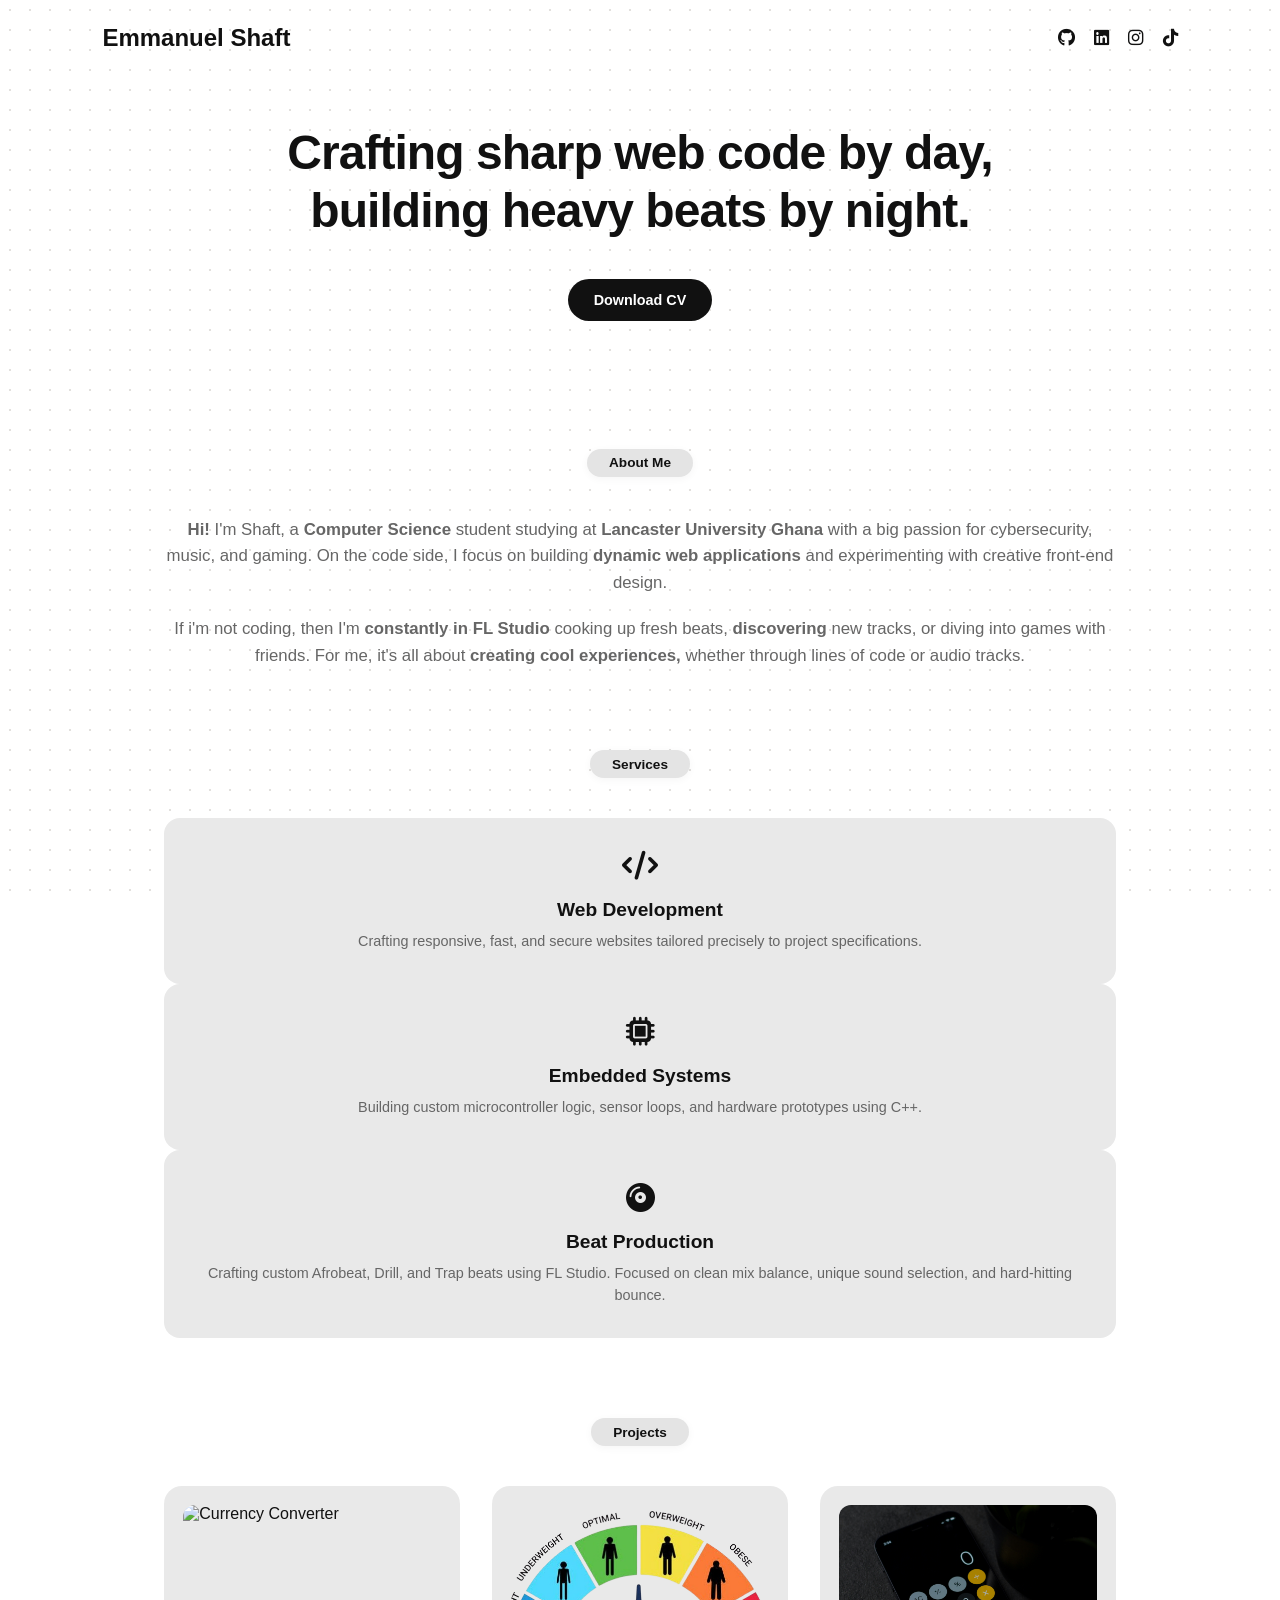
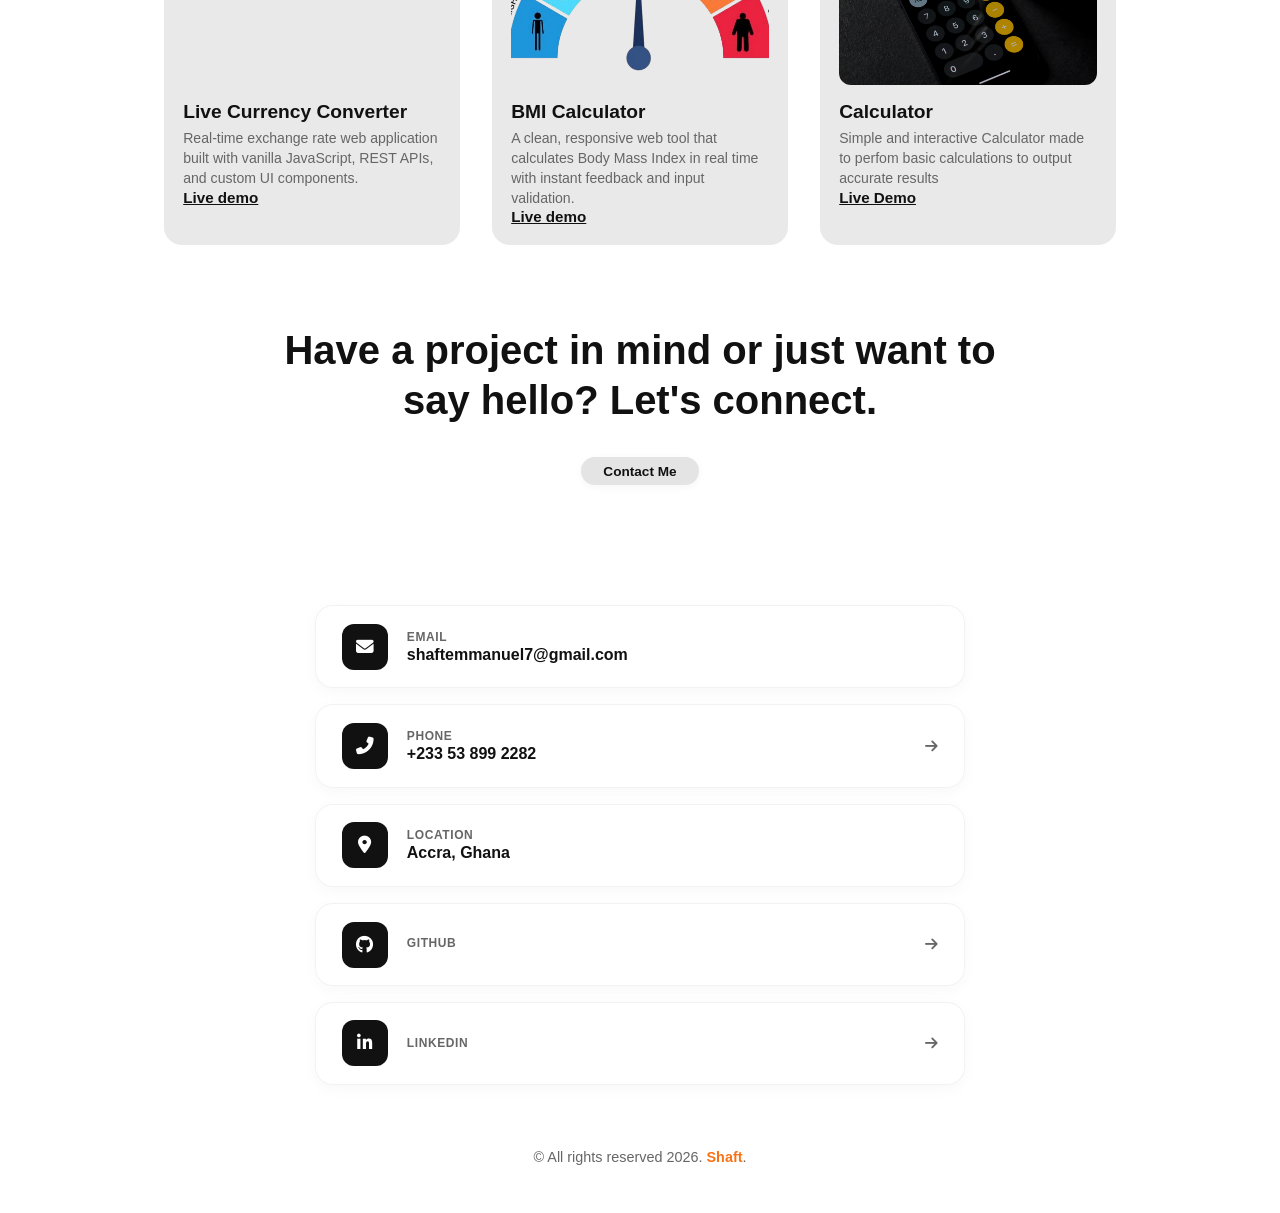
==== commit 3108521c: "Remove commented-out UI/UX Design service card Removed commented-out UI/UX Design service card from " ====
--- a/index.html
+++ b/index.html
@@ -66,10 +66,7 @@
     <div class="section-tag-pill">Services</div>
 
     <div class="services-grid">
-      <div class="service-card">
-       <!--  <div class="service-icon"><i class="fas fa-drafting-compass"></i></div>
-        <h3>UI/UX Design</h3>
-        <p>Designing intuitive interfaces and clean micro-interactions that keep users engaged.</p> -->
+    
       </div>
 
       <div class="service-card">
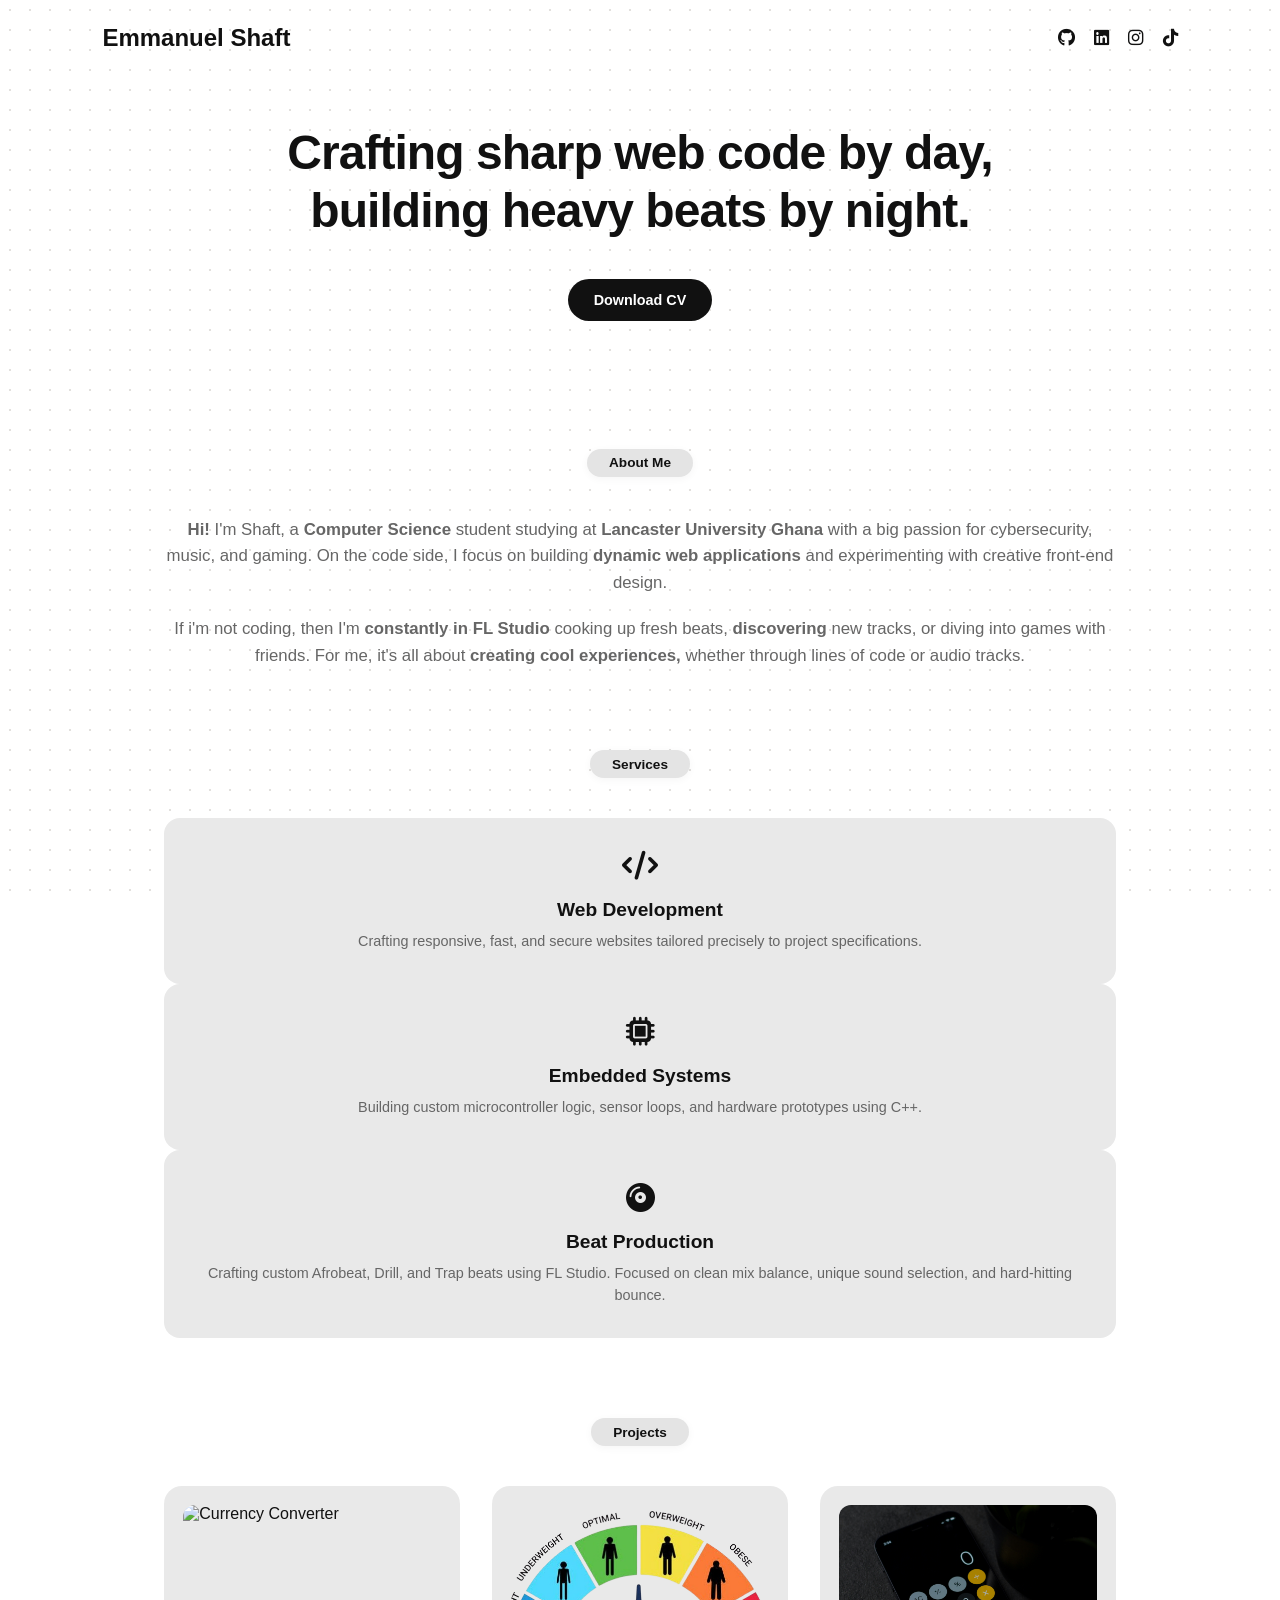
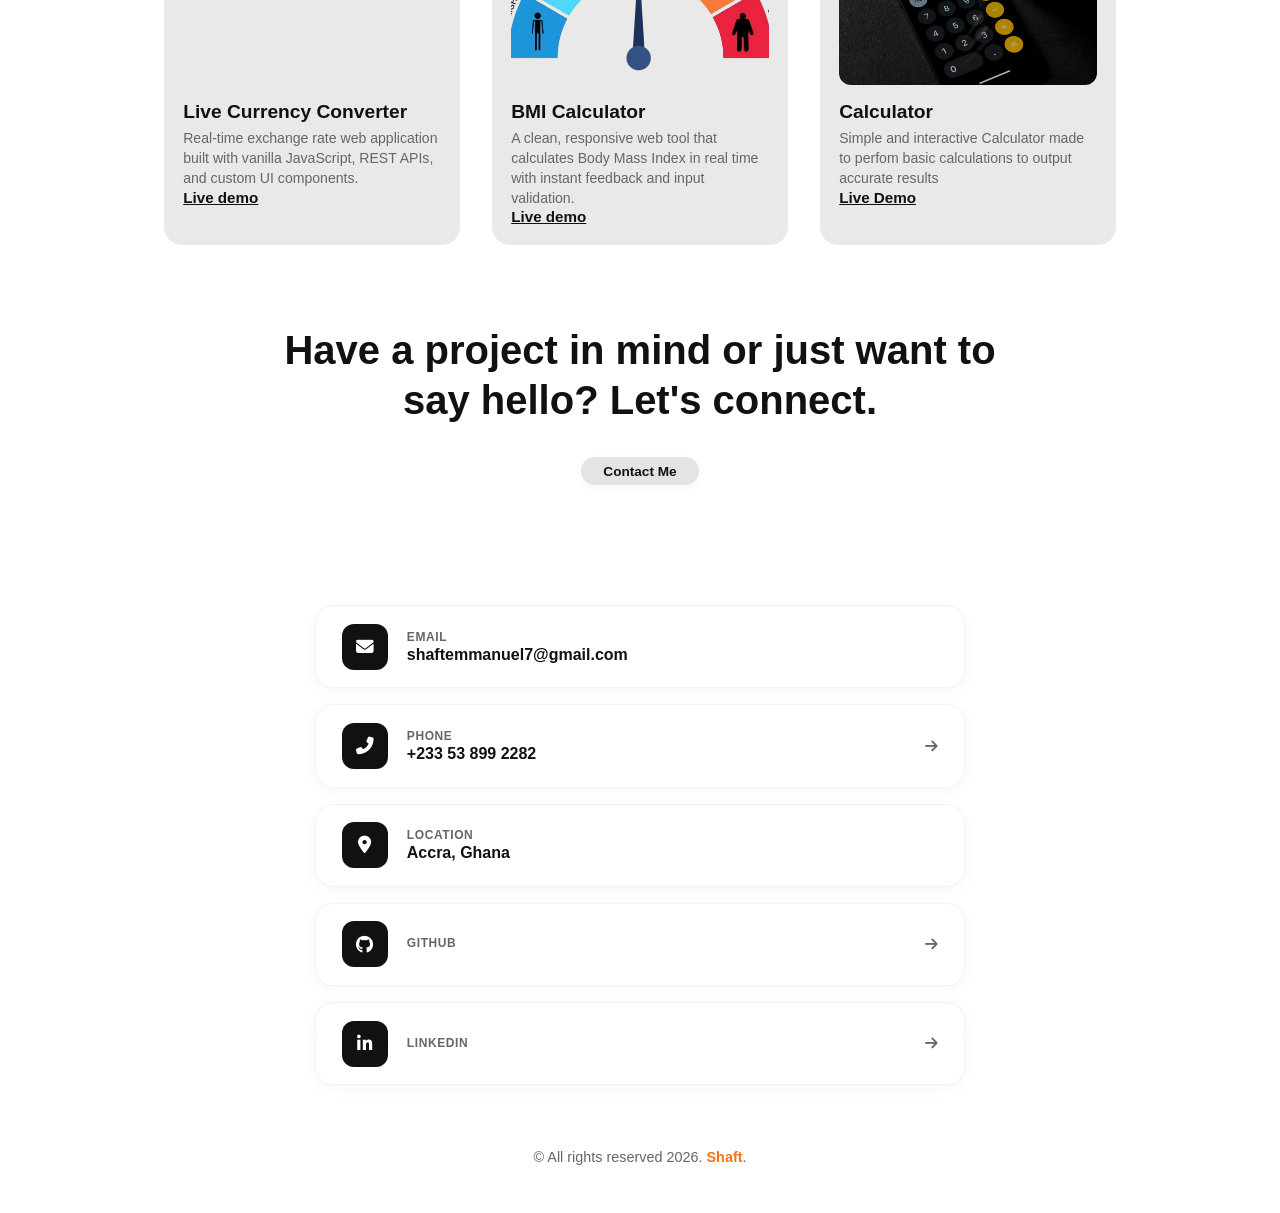
==== commit db58bac8: "Remove empty services grid div Removed empty services grid div from services section." ====
--- a/index.html
+++ b/index.html
@@ -65,9 +65,8 @@
     
     <div class="section-tag-pill">Services</div>
 
-    <div class="services-grid">
     
-      </div>
+      
 
       <div class="service-card">
         <div class="service-icon"><i class="fas fa-code"></i></div>
